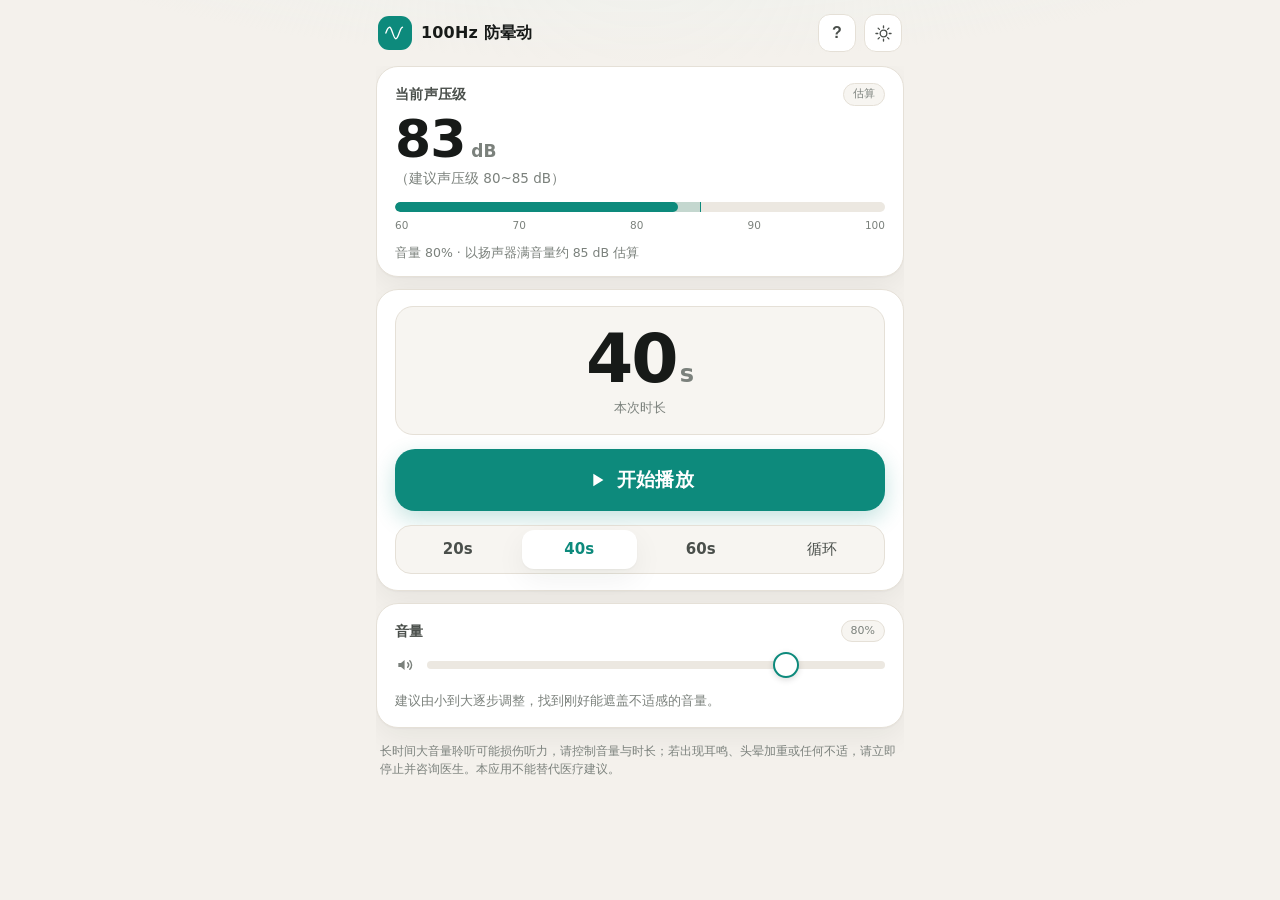
==== index.html @ f5dad7e0 "chore: 站点移至仓库根目录，补充 .nojekyll / .gitignore - 页面文件从 app/ 移到根目录，Pages 地址可用 https://boonewang.github.io" ====
<!doctype html>
<html lang="zh-CN" data-theme="auto">
<head>
<meta charset="utf-8" />
<title>100Hz 防晕动</title>
<meta name="viewport" content="width=device-width, initial-scale=1, viewport-fit=cover" />
<meta name="description" content="用 100 Hz 纯音缓解晕车、晕船与 3D 眩晕。离线可用，可添加到 iPhone 主屏幕。" />

<meta name="theme-color" content="#f4f1ec" media="(prefers-color-scheme: light)" />
<meta name="theme-color" content="#0e1211" media="(prefers-color-scheme: dark)" />
<meta name="apple-mobile-web-app-capable" content="yes" />
<meta name="mobile-web-app-capable" content="yes" />
<meta name="apple-mobile-web-app-title" content="100Hz" />
<meta name="apple-mobile-web-app-status-bar-style" content="default" />
<meta name="format-detection" content="telephone=no" />

<link rel="manifest" href="manifest.webmanifest" />
<link rel="icon" href="icons/icon-192.png" sizes="192x192" />
<link rel="apple-touch-icon" href="icons/icon-180.png" />
<link rel="stylesheet" href="styles.css" />
</head>
<body>
<div class="app">

  <header class="topbar">
    <div class="brand">
      <span class="brand-mark" aria-hidden="true">
        <svg viewBox="0 0 24 24" width="20" height="20"><path d="M1 12c1.6-4.6 3.1-6.9 4.6-6.9S8 8.6 9.2 12s2.3 6.9 3.8 6.9 2.4-2.3 4-6.9 2.6-6.9 4-6.9" fill="none" stroke="currentColor" stroke-width="1.6" stroke-linecap="round"/></svg>
      </span>
      <span class="brand-text">100Hz 防晕动</span>
    </div>
    <div class="topbar-actions">
      <button id="helpBtn" class="icon-btn" type="button" aria-label="使用说明">?</button>
      <button id="themeBtn" class="icon-btn" type="button" aria-label="切换深浅色">
        <svg class="ico-sun" viewBox="0 0 24 24" width="19" height="19" aria-hidden="true"><circle cx="12" cy="12" r="4.2" fill="none" stroke="currentColor" stroke-width="1.7"/><path d="M12 2.5v2.2M12 19.3v2.2M2.5 12h2.2M19.3 12h2.2M5.2 5.2l1.6 1.6M17.2 17.2l1.6 1.6M18.8 5.2l-1.6 1.6M6.8 17.2l-1.6 1.6" stroke="currentColor" stroke-width="1.7" stroke-linecap="round"/></svg>
        <svg class="ico-moon" viewBox="0 0 24 24" width="19" height="19" aria-hidden="true"><path d="M20 14.2A8.2 8.2 0 0 1 9.8 4a8.4 8.4 0 1 0 10.2 10.2Z" fill="none" stroke="currentColor" stroke-width="1.7" stroke-linejoin="round"/></svg>
      </button>
    </div>
  </header>

  <main class="content">

    <!-- 当前声压级 -->
    <section class="card level-card" aria-labelledby="levelTitle">
      <div class="card-head">
        <h2 id="levelTitle" class="card-title">当前声压级</h2>
        <span class="tag">估算</span>
      </div>
      <p class="level-value"><span id="splValue">82</span><span class="unit">dB</span></p>
      <p class="level-note">（建议声压级 80~85 dB）</p>

      <div class="meter" role="img" aria-label="声压级示意">
        <div class="meter-track">
          <span class="meter-band"></span>
          <span class="meter-fill" id="meterFill"></span>
        </div>
        <div class="meter-scale" aria-hidden="true">
          <span>60</span><span>70</span><span>80</span><span>90</span><span>100</span>
        </div>
      </div>
      <p class="hint" id="levelHint">音量 80% · 以扬声器满音量约 85 dB 估算</p>
    </section>

    <!-- 计时 / 播放 -->
    <section class="card play-card">
      <div class="timer" id="timer">
        <div class="timer-main">
          <span id="timeValue">40</span><span class="timer-unit" id="timeUnit">s</span>
        </div>
        <div class="timer-label" id="timeLabel">本次时长</div>
        <div class="timer-bar"><span id="timeBar"></span></div>
      </div>

      <button id="playBtn" class="play-btn" type="button" aria-live="polite">
        <svg class="ico-play" viewBox="0 0 24 24" width="22" height="22" aria-hidden="true"><path d="M8 5.2v13.6l11-6.8z" fill="currentColor"/></svg>
        <svg class="ico-pause" viewBox="0 0 24 24" width="22" height="22" aria-hidden="true"><rect x="7" y="5" width="3.6" height="14" rx="1.4" fill="currentColor"/><rect x="13.4" y="5" width="3.6" height="14" rx="1.4" fill="currentColor"/></svg>
        <span id="playLabel">开始播放</span>
      </button>

      <div class="presets" role="group" aria-label="播放时长">
        <button type="button" class="chip" data-sec="20">20s</button>
        <button type="button" class="chip is-active" data-sec="40">40s</button>
        <button type="button" class="chip" data-sec="60">60s</button>
        <button type="button" class="chip" data-sec="0">循环</button>
      </div>
    </section>

    <!-- 音量 -->
    <section class="card volume-card">
      <div class="card-head">
        <h2 class="card-title">音量</h2>
        <span class="tag" id="volTag">80%</span>
      </div>
      <div class="volume-row">
        <svg viewBox="0 0 24 24" width="20" height="20" aria-hidden="true"><path d="M4 9.5h3.2L11.5 6v12L7.2 14.5H4z" fill="currentColor"/><path d="M15.2 9.4a3.7 3.7 0 0 1 0 5.2M17.8 6.9a7.2 7.2 0 0 1 0 10.2" fill="none" stroke="currentColor" stroke-width="1.7" stroke-linecap="round"/></svg>
        <input id="volSlider" type="range" min="0" max="100" step="1" value="80" aria-label="音量" />
      </div>
      <p class="hint" id="volHint">建议由小到大逐步调整，找到刚好能遮盖不适感的音量。</p>
    </section>

    <p class="safety">
      长时间大音量聆听可能损伤听力，请控制音量与时长；若出现耳鸣、头晕加重或任何不适，请立即停止并咨询医生。本应用不能替代医疗建议。
    </p>
  </main>

  <!-- iOS 添加到主屏幕提示 -->
  <div class="a2hs" id="a2hs" hidden>
    <span>在 Safari 中点底部「分享」，选择「添加到主屏幕」，即可全屏离线使用。</span>
    <button type="button" id="a2hsClose" aria-label="关闭提示">✕</button>
  </div>

  <!-- 使用说明 -->
  <div class="sheet" id="sheet" hidden>
    <div class="sheet-backdrop" data-close></div>
    <div class="sheet-panel" role="dialog" aria-modal="true" aria-labelledby="sheetTitle">
      <h2 id="sheetTitle">使用说明</h2>
      <ol>
        <li>把手机放在身边（口袋里也可），让 100 Hz 纯音持续播放。</li>
        <li>音量由小到大调整，通常与耳边的环境声相当即可；<b>iPhone 请用侧边音量键</b>调整，App 内滑块用于记录你的音量并估算声压级。</li>
        <li>默认每次 40 秒，可切换 20 / 60 秒或循环播放；播放中屏幕会保持常亮。</li>
        <li>锁屏或切到别的 App 时音频会继续（可下拉控制中心暂停）。</li>
        <li>若听不到声音，请检查 iPhone 左侧的<b>静音拨片/静音开关</b>是否关闭。</li>
      </ol>
      <h3>关于 100 Hz</h3>
      <p>100 Hz 低频振动声被研究用于减轻晕动症（乘车、乘船、VR/3D 眩晕）。建议在出发前或不适初期就开始播放，并保持音量适中。</p>
      <p class="sheet-meta">音频：<span id="metaInfo">100 Hz 纯音 · 60 秒循环</span></p>
      <button type="button" class="play-btn ghost" data-close>知道了</button>
    </div>
  </div>

  <div class="toast" id="toast" role="status" aria-live="polite" hidden></div>
</div>

<audio id="tone" src="audio/100hz.mp3" loop preload="auto" playsinline></audio>
<script src="app.js"></script>
</body>
</html>
---- styles.css ----
/* 100Hz 防晕动 — UI */

:root {
  --bg: #f4f1ec;
  --bg-glow: #e9f3f0;
  --surface: #ffffff;
  --surface-2: #f7f5f1;
  --ink: #171a18;
  --ink-2: #4a4f4b;
  --muted: #7b817c;
  --line: #e5e0d7;
  --accent: #0d8a7c;
  --accent-ink: #ffffff;
  --accent-soft: rgba(13, 138, 124, 0.12);
  --band: rgba(13, 138, 124, 0.18);
  --track: #ece8e1;
  --shadow: 0 1px 2px rgba(23, 26, 24, 0.04), 0 10px 30px rgba(23, 26, 24, 0.06);
  --radius: 22px;
  --safe-top: env(safe-area-inset-top, 0px);
  --safe-bottom: env(safe-area-inset-bottom, 0px);
}

@media (prefers-color-scheme: dark) {
  :root:not([data-theme="light"]) {
    --bg: #0e1211;
    --bg-glow: #10201d;
    --surface: #171c1b;
    --surface-2: #131817;
    --ink: #ecf1ef;
    --ink-2: #c6cecb;
    --muted: #8d9793;
    --line: #252c2a;
    --accent: #33c8b3;
    --accent-ink: #06201c;
    --accent-soft: rgba(51, 200, 179, 0.14);
    --band: rgba(51, 200, 179, 0.2);
    --track: #232a28;
    --shadow: none;
  }
}

html[data-theme="dark"] {
  --bg: #0e1211;
  --bg-glow: #10201d;
  --surface: #171c1b;
  --surface-2: #131817;
  --ink: #ecf1ef;
  --ink-2: #c6cecb;
  --muted: #8d9793;
  --line: #252c2a;
  --accent: #33c8b3;
  --accent-ink: #06201c;
  --accent-soft: rgba(51, 200, 179, 0.14);
  --band: rgba(51, 200, 179, 0.2);
  --track: #232a28;
  --shadow: none;
}

* { box-sizing: border-box; }

[hidden] { display: none !important; }

html, body {
  height: 100%;
  margin: 0;
}

body {
  background: var(--bg);
  color: var(--ink);
  font: 16px/1.5 -apple-system, BlinkMacSystemFont, "SF Pro Text", "PingFang SC",
    "Hiragino Sans GB", "Microsoft YaHei", system-ui, sans-serif;
  -webkit-font-smoothing: antialiased;
  -webkit-tap-highlight-color: transparent;
  overflow: hidden;
  overscroll-behavior: none;
}

body::before {
  content: "";
  position: fixed;
  inset: -20% -20% auto -20%;
  height: 62vh;
  background: radial-gradient(60% 60% at 50% 0%, var(--bg-glow), transparent 72%);
  pointer-events: none;
  z-index: 0;
}

.app {
  position: relative;
  z-index: 1;
  height: 100dvh;
  display: flex;
  flex-direction: column;
  padding: calc(var(--safe-top) + 10px) 16px calc(var(--safe-bottom) + 8px);
  max-width: 560px;
  margin: 0 auto;
}

/* ---------- top bar ---------- */

.topbar {
  display: flex;
  align-items: center;
  justify-content: space-between;
  gap: 12px;
  padding: 4px 2px 14px;
  flex: 0 0 auto;
}

.brand { display: flex; align-items: center; gap: 9px; min-width: 0; }

.brand-mark {
  display: grid;
  place-items: center;
  width: 34px; height: 34px;
  border-radius: 11px;
  background: var(--accent);
  color: var(--accent-ink);
  flex: 0 0 auto;
}

.brand-text {
  font-size: 16px;
  font-weight: 650;
  letter-spacing: 0.01em;
  white-space: nowrap;
  overflow: hidden;
  text-overflow: ellipsis;
}

.topbar-actions { display: flex; gap: 8px; flex: 0 0 auto; }

.icon-btn {
  width: 38px; height: 38px;
  display: grid; place-items: center;
  border-radius: 12px;
  border: 1px solid var(--line);
  background: var(--surface);
  color: var(--ink-2);
  font-size: 16px;
  font-weight: 600;
  cursor: pointer;
  transition: transform 0.12s ease, background 0.2s ease;
}

.icon-btn:active { transform: scale(0.94); }

html[data-theme="dark"] .ico-sun { display: none; }
html[data-theme="light"] .ico-moon { display: none; }
@media (prefers-color-scheme: dark) {
  :root:not([data-theme="light"]) .ico-sun { display: none; }
  :root:not([data-theme="light"]) .ico-moon { display: block; }
}
@media (prefers-color-scheme: light) {
  :root:not([data-theme="dark"]) .ico-moon { display: none; }
}

/* ---------- content ---------- */

.content {
  flex: 1 1 auto;
  min-height: 0;
  overflow-y: auto;
  -webkit-overflow-scrolling: touch;
  display: flex;
  flex-direction: column;
  gap: 12px;
  padding-bottom: 6px;
  scrollbar-width: none;
}
.content::-webkit-scrollbar { display: none; }

.card {
  background: var(--surface);
  border: 1px solid var(--line);
  border-radius: var(--radius);
  box-shadow: var(--shadow);
  padding: 16px 18px;
}

.card-head {
  display: flex;
  align-items: center;
  justify-content: space-between;
  gap: 10px;
  margin-bottom: 6px;
}

.card-title {
  margin: 0;
  font-size: 14px;
  font-weight: 600;
  color: var(--ink-2);
  letter-spacing: 0.02em;
}

.tag {
  font-size: 11px;
  color: var(--muted);
  border: 1px solid var(--line);
  background: var(--surface-2);
  border-radius: 999px;
  padding: 2px 9px;
  white-space: nowrap;
}

/* ---------- level ---------- */

.level-card { padding-bottom: 14px; }

.level-value {
  margin: 2px 0 2px;
  font-size: 46px;
  font-weight: 620;
  letter-spacing: -0.02em;
  line-height: 1.05;
  font-variant-numeric: tabular-nums;
}

.level-value .unit {
  font-size: 17px;
  font-weight: 560;
  color: var(--muted);
  margin-left: 6px;
  letter-spacing: 0;
}

.level-note {
  margin: 0 0 14px;
  font-size: 13.5px;
  color: var(--muted);
}

.meter-track {
  position: relative;
  height: 10px;
  border-radius: 999px;
  background: var(--track);
  overflow: hidden;
}

.meter-band {
  position: absolute;
  top: 0; bottom: 0;
  left: 50%;
  width: 12.5%;
  background: var(--band);
  border-left: 1px solid var(--accent);
  border-right: 1px solid var(--accent);
}

.meter-fill {
  position: absolute;
  top: 0; bottom: 0; left: 0;
  width: 0%;
  border-radius: 999px;
  background: var(--accent);
  transition: width 0.45s cubic-bezier(0.22, 0.61, 0.36, 1);
}

.meter-scale {
  display: flex;
  justify-content: space-between;
  margin-top: 6px;
  font-size: 10.5px;
  color: var(--muted);
  font-variant-numeric: tabular-nums;
}

.hint {
  margin: 10px 0 0;
  font-size: 12.5px;
  color: var(--muted);
  line-height: 1.45;
}

/* ---------- timer ---------- */

.play-card { display: flex; flex-direction: column; gap: 14px; }

.timer {
  position: relative;
  border-radius: 18px;
  background: var(--surface-2);
  border: 1px solid var(--line);
  padding: 18px 16px 16px;
  text-align: center;
  overflow: hidden;
  transition: background 0.3s ease;
}

body.is-playing .timer { background: var(--accent-soft); }

.timer-main {
  display: flex;
  align-items: baseline;
  justify-content: center;
  gap: 3px;
  font-variant-numeric: tabular-nums;
  letter-spacing: -0.03em;
  font-size: 62px;
  font-weight: 620;
  line-height: 1;
  transition: color 0.3s ease;
}

body.is-playing .timer-main { color: var(--accent); }

.timer-main .timer-unit {
  font-size: 24px;
  font-weight: 560;
  color: var(--muted);
  letter-spacing: 0;
}

.timer-label {
  margin-top: 6px;
  font-size: 12.5px;
  color: var(--muted);
}

.timer-bar {
  position: absolute;
  left: 0; right: 0; bottom: 0;
  height: 4px;
  background: transparent;
}

.timer-bar span {
  display: block;
  height: 100%;
  width: 0%;
  background: var(--accent);
  transition: width 0.2s linear;
}

/* ---------- play button ---------- */

.play-btn {
  display: flex;
  align-items: center;
  justify-content: center;
  gap: 9px;
  width: 100%;
  min-height: 62px;
  padding: 0 18px;
  border: none;
  border-radius: 20px;
  background: var(--accent);
  color: var(--accent-ink);
  font-size: 19px;
  font-weight: 640;
  letter-spacing: 0.02em;
  font-family: inherit;
  cursor: pointer;
  box-shadow: 0 8px 22px rgba(13, 138, 124, 0.24);
  transition: transform 0.14s ease, box-shadow 0.2s ease, background 0.2s ease;
}

.play-btn:active { transform: scale(0.985); }

.play-btn .ico-pause { display: none; }
body.is-playing .play-btn .ico-play { display: none; }
body.is-playing .play-btn .ico-pause { display: block; }

.play-btn.ghost {
  background: transparent;
  color: var(--ink);
  border: 1px solid var(--line);
  box-shadow: none;
  min-height: 52px;
  font-size: 16px;
  margin-top: 6px;
}

/* ---------- presets ---------- */

.presets {
  display: grid;
  grid-template-columns: repeat(4, 1fr);
  gap: 6px;
  padding: 4px;
  border-radius: 16px;
  background: var(--surface-2);
  border: 1px solid var(--line);
}

.chip {
  border: none;
  background: transparent;
  color: var(--ink-2);
  font-family: inherit;
  font-size: 15px;
  font-weight: 560;
  padding: 10px 4px;
  border-radius: 12px;
  cursor: pointer;
  transition: background 0.18s ease, color 0.18s ease;
}

.chip.is-active {
  background: var(--surface);
  color: var(--accent);
  box-shadow: var(--shadow);
}

/* ---------- volume ---------- */

.volume-row { display: flex; align-items: center; gap: 12px; color: var(--muted); }

input[type="range"] {
  -webkit-appearance: none;
  appearance: none;
  flex: 1;
  height: 34px;
  background: transparent;
  margin: 0;
}

input[type="range"]::-webkit-slider-runnable-track {
  height: 8px;
  border-radius: 999px;
  background: var(--track);
}

input[type="range"]::-webkit-slider-thumb {
  -webkit-appearance: none;
  width: 26px; height: 26px;
  margin-top: -9px;
  border-radius: 50%;
  background: var(--surface);
  border: 2px solid var(--accent);
  box-shadow: 0 2px 6px rgba(0, 0, 0, 0.14);
}

input[type="range"]::-moz-range-track {
  height: 8px; border-radius: 999px; background: var(--track);
}
input[type="range"]::-moz-range-thumb {
  width: 22px; height: 22px; border-radius: 50%;
  background: var(--surface); border: 2px solid var(--accent);
}

/* ---------- misc ---------- */

.safety {
  margin: 2px 4px 4px;
  font-size: 12px;
  line-height: 1.55;
  color: var(--muted);
}

.a2hs {
  display: flex;
  align-items: center;
  gap: 10px;
  margin-top: 8px;
  padding: 11px 12px;
  border-radius: 16px;
  background: var(--accent-soft);
  border: 1px solid var(--line);
  font-size: 12.5px;
  color: var(--ink-2);
  flex: 0 0 auto;
}

.a2hs button {
  border: none; background: transparent; color: var(--muted);
  font-size: 15px; padding: 4px 6px; cursor: pointer;
}

.sheet { position: fixed; inset: 0; z-index: 20; display: flex; align-items: flex-end; }

.sheet-backdrop {
  position: absolute; inset: 0;
  background: rgba(10, 14, 13, 0.42);
  backdrop-filter: blur(3px);
}

.sheet-panel {
  position: relative;
  width: 100%;
  max-width: 560px;
  margin: 0 auto;
  background: var(--surface);
  border-radius: 26px 26px 0 0;
  padding: 22px 22px calc(var(--safe-bottom) + 20px);
  box-shadow: 0 -10px 40px rgba(0, 0, 0, 0.2);
  max-height: 84dvh;
  overflow-y: auto;
  animation: sheet-up 0.28s cubic-bezier(0.22, 0.61, 0.36, 1);
}

@keyframes sheet-up {
  from { transform: translateY(14%); }
  to { transform: translateY(0); }
}

.sheet-panel h2 { margin: 0 0 10px; font-size: 20px; }
.sheet-panel h3 { margin: 18px 0 6px; font-size: 15px; color: var(--ink-2); }
.sheet-panel p, .sheet-panel li { font-size: 14px; color: var(--ink-2); line-height: 1.65; }
.sheet-panel ol { margin: 0; padding-left: 20px; }
.sheet-meta { color: var(--muted) !important; font-size: 12.5px !important; }

.toast {
  position: fixed;
  left: 50%;
  bottom: calc(var(--safe-bottom) + 84px);
  transform: translateX(-50%);
  background: rgba(20, 24, 23, 0.92);
  color: #fff;
  font-size: 13.5px;
  padding: 10px 16px;
  border-radius: 999px;
  z-index: 30;
  max-width: 84vw;
  text-align: center;
  animation: toast-in 0.22s ease;
}

@keyframes toast-in {
  from { opacity: 0; transform: translate(-50%, 8px); }
  to { opacity: 1; transform: translate(-50%, 0); }
}

.no-audio { color: #c0522f; }

@media (prefers-reduced-motion: reduce) {
  * { animation-duration: 0.001ms !important; transition-duration: 0.001ms !important; }
}

@media (min-width: 480px) {
  .level-value { font-size: 52px; }
  .timer-main { font-size: 68px; }
}
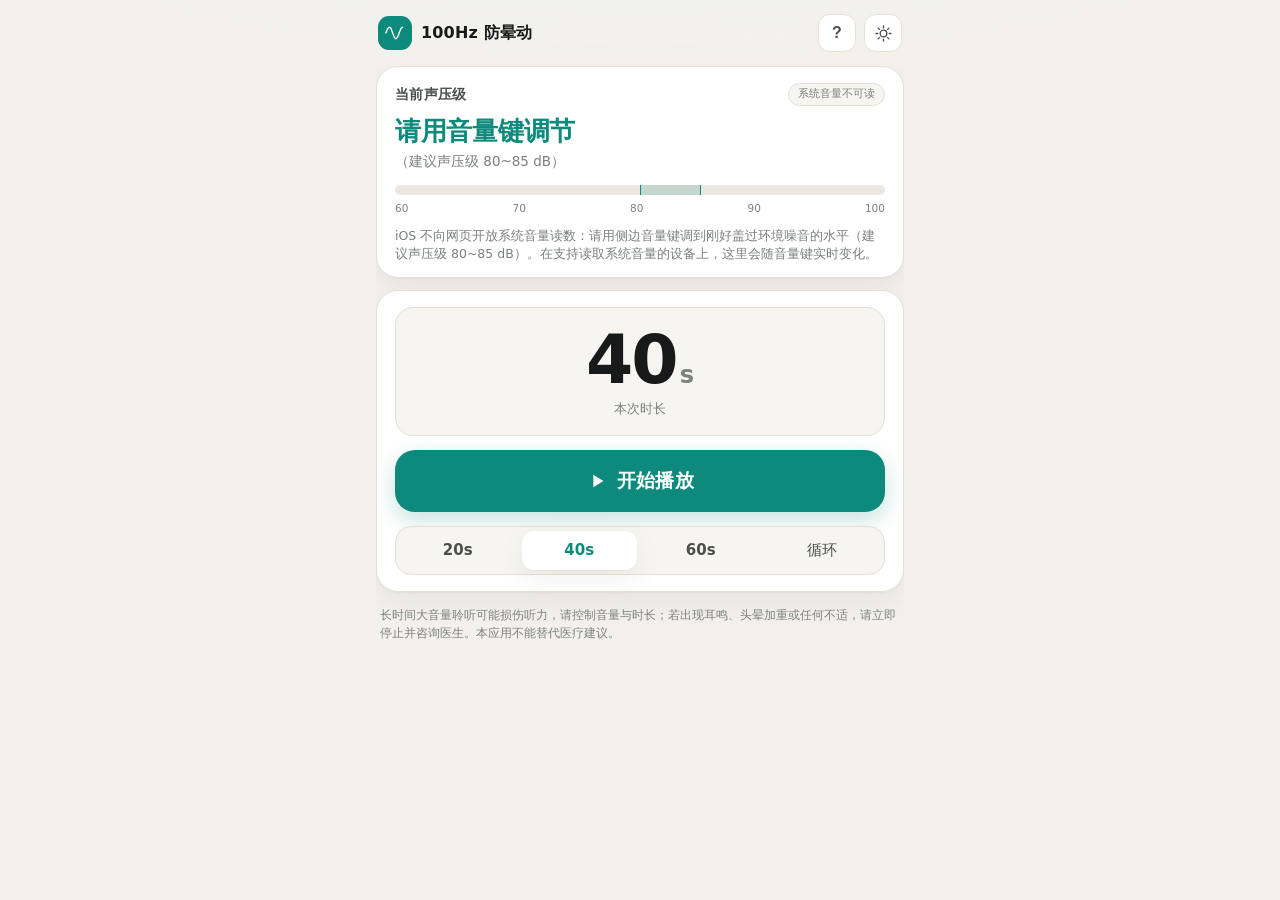
==== commit 032f0b5a: "fix: 消除 iPhone 起播爆音；去掉音量条，声压级改跟随系统音量 - 音频重制：0.45s 淡入 / 0.5s 淡出（100 Hz 纯音，60s，320kbps）   原文件开头有解码器 wa" ====
--- a/index.html
+++ b/index.html
@@ -44,9 +44,9 @@
     <section class="card level-card" aria-labelledby="levelTitle">
       <div class="card-head">
         <h2 id="levelTitle" class="card-title">当前声压级</h2>
-        <span class="tag">估算</span>
+        <span class="tag" id="levelTag">检测中</span>
       </div>
-      <p class="level-value"><span id="splValue">82</span><span class="unit">dB</span></p>
+      <p class="level-value" id="levelValue"><span id="splValue">--</span><span class="unit" id="splUnit"></span></p>
       <p class="level-note">（建议声压级 80~85 dB）</p>
 
       <div class="meter" role="img" aria-label="声压级示意">
@@ -58,7 +58,7 @@
           <span>60</span><span>70</span><span>80</span><span>90</span><span>100</span>
         </div>
       </div>
-      <p class="hint" id="levelHint">音量 80% · 以扬声器满音量约 85 dB 估算</p>
+      <p class="hint" id="levelHint">正在检测系统音量…</p>
     </section>
 
     <!-- 计时 / 播放 -->
@@ -85,19 +85,6 @@
       </div>
     </section>
 
-    <!-- 音量 -->
-    <section class="card volume-card">
-      <div class="card-head">
-        <h2 class="card-title">音量</h2>
-        <span class="tag" id="volTag">80%</span>
-      </div>
-      <div class="volume-row">
-        <svg viewBox="0 0 24 24" width="20" height="20" aria-hidden="true"><path d="M4 9.5h3.2L11.5 6v12L7.2 14.5H4z" fill="currentColor"/><path d="M15.2 9.4a3.7 3.7 0 0 1 0 5.2M17.8 6.9a7.2 7.2 0 0 1 0 10.2" fill="none" stroke="currentColor" stroke-width="1.7" stroke-linecap="round"/></svg>
-        <input id="volSlider" type="range" min="0" max="100" step="1" value="80" aria-label="音量" />
-      </div>
-      <p class="hint" id="volHint">建议由小到大逐步调整，找到刚好能遮盖不适感的音量。</p>
-    </section>
-
     <p class="safety">
       长时间大音量聆听可能损伤听力，请控制音量与时长；若出现耳鸣、头晕加重或任何不适，请立即停止并咨询医生。本应用不能替代医疗建议。
     </p>
@@ -116,10 +103,11 @@
       <h2 id="sheetTitle">使用说明</h2>
       <ol>
         <li>把手机放在身边（口袋里也可），让 100 Hz 纯音持续播放。</li>
-        <li>音量由小到大调整，通常与耳边的环境声相当即可；<b>iPhone 请用侧边音量键</b>调整，App 内滑块用于记录你的音量并估算声压级。</li>
+        <li>音量请用<b>手机侧边音量键</b>调整（App 内不设音量条），由小到大调到你刚好能清楚听到 100 Hz 纯音、并盖过环境噪音的程度。</li>
         <li>默认每次 40 秒，可切换 20 / 60 秒或循环播放；播放中屏幕会保持常亮。</li>
         <li>锁屏或切到别的 App 时音频会继续（可下拉控制中心暂停）。</li>
         <li>若听不到声音，请检查 iPhone 左侧的<b>静音拨片/静音开关</b>是否关闭。</li>
+        <li>顶部「当前声压级」会在系统允许网页读取音量时实时跟随音量键变化；iOS 通常不开放该读数，此时改为提示你用音量键调节。</li>
       </ol>
       <h3>关于 100 Hz</h3>
       <p>100 Hz 低频振动声被研究用于减轻晕动症（乘车、乘船、VR/3D 眩晕）。建议在出发前或不适初期就开始播放，并保持音量适中。</p>
@@ -132,6 +120,8 @@
 </div>
 
 <audio id="tone" src="audio/100hz.mp3" loop preload="auto" playsinline></audio>
+<video id="volProbe" src="audio/100hz.mp3" preload="none" playsinline aria-hidden="true"
+       style="position:fixed;width:1px;height:1px;opacity:0;pointer-events:none;left:-9999px"></video>
 <script src="app.js"></script>
 </body>
 </html>
--- a/styles.css
+++ b/styles.css
@@ -216,6 +216,15 @@
   letter-spacing: -0.02em;
   line-height: 1.05;
   font-variant-numeric: tabular-nums;
+  transition: color 0.2s ease;
+}
+
+.level-value.is-guidance {
+  font-size: 26px;
+  font-weight: 600;
+  letter-spacing: -0.01em;
+  color: var(--accent);
+  padding: 6px 0 4px;
 }
 
 .level-value .unit {
@@ -405,43 +414,6 @@
   box-shadow: var(--shadow);
 }
 
-/* ---------- volume ---------- */
-
-.volume-row { display: flex; align-items: center; gap: 12px; color: var(--muted); }
-
-input[type="range"] {
-  -webkit-appearance: none;
-  appearance: none;
-  flex: 1;
-  height: 34px;
-  background: transparent;
-  margin: 0;
-}
-
-input[type="range"]::-webkit-slider-runnable-track {
-  height: 8px;
-  border-radius: 999px;
-  background: var(--track);
-}
-
-input[type="range"]::-webkit-slider-thumb {
-  -webkit-appearance: none;
-  width: 26px; height: 26px;
-  margin-top: -9px;
-  border-radius: 50%;
-  background: var(--surface);
-  border: 2px solid var(--accent);
-  box-shadow: 0 2px 6px rgba(0, 0, 0, 0.14);
-}
-
-input[type="range"]::-moz-range-track {
-  height: 8px; border-radius: 999px; background: var(--track);
-}
-input[type="range"]::-moz-range-thumb {
-  width: 22px; height: 22px; border-radius: 50%;
-  background: var(--surface); border: 2px solid var(--accent);
-}
-
 /* ---------- misc ---------- */
 
 .safety {
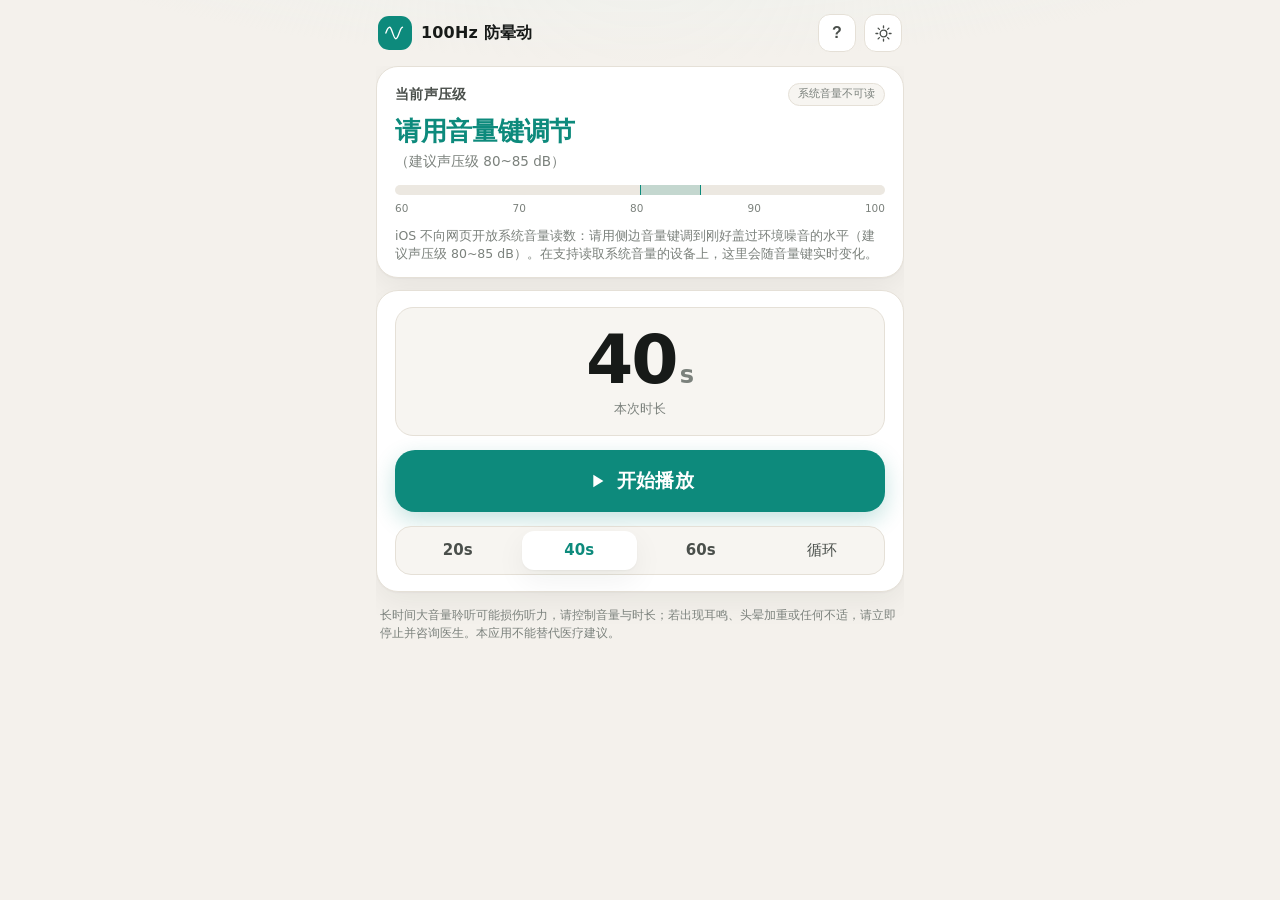
==== commit b6e27571: "docs: 使用说明里加上音量检测页入口" ====
--- a/index.html
+++ b/index.html
@@ -109,6 +109,7 @@
         <li>若听不到声音，请检查 iPhone 左侧的<b>静音拨片/静音开关</b>是否关闭。</li>
         <li>顶部「当前声压级」会在系统允许网页读取音量时实时跟随音量键变化；iOS 通常不开放该读数，此时改为提示你用音量键调节。</li>
       </ol>
+      <p class="sheet-meta">想确认自己的设备能否读取系统音量，可打开 <a href="diag.html">音量检测页</a>。</p>
       <h3>关于 100 Hz</h3>
       <p>100 Hz 低频振动声被研究用于减轻晕动症（乘车、乘船、VR/3D 眩晕）。建议在出发前或不适初期就开始播放，并保持音量适中。</p>
       <p class="sheet-meta">音频：<span id="metaInfo">100 Hz 纯音 · 60 秒循环</span></p>
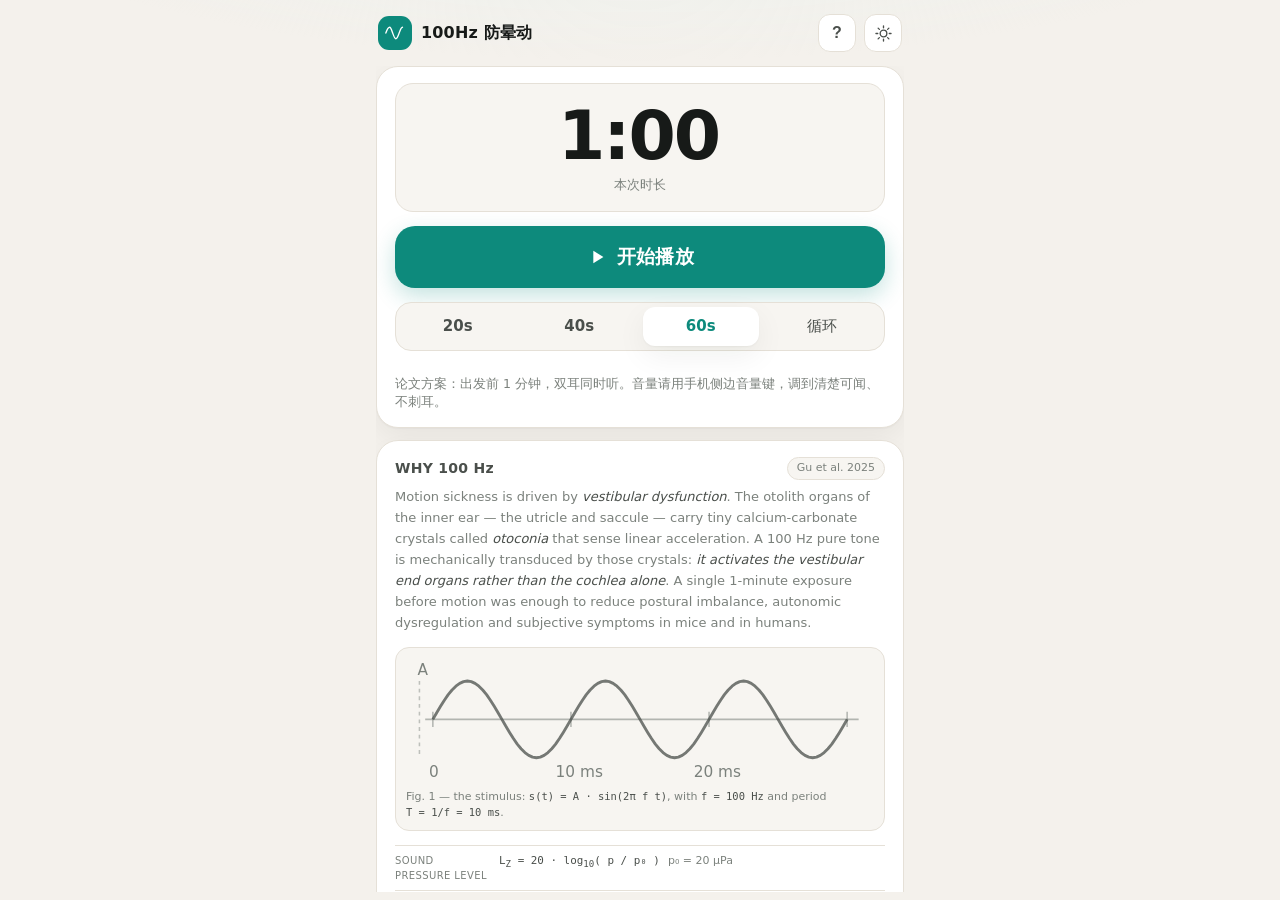
==== commit 81b85522: "feat: 去掉声压级显示，换成论文原理卡片；修复 iPhone 起播爆音 界面 - 移除「当前声压级」卡片与音量相关逻辑（iOS 不开放系统音量读数，数字无意义） - 新增 WHY 100 Hz 原" ====
--- a/index.html
+++ b/index.html
@@ -4,7 +4,7 @@
 <meta charset="utf-8" />
 <title>100Hz 防晕动</title>
 <meta name="viewport" content="width=device-width, initial-scale=1, viewport-fit=cover" />
-<meta name="description" content="用 100 Hz 纯音缓解晕车、晕船与 3D 眩晕。离线可用，可添加到 iPhone 主屏幕。" />
+<meta name="description" content="播放 100 Hz 纯音缓解晕车、晕船与 3D 眩晕。依据 Nagoya University 2025 年研究，离线可用，可添加到 iPhone 主屏幕。" />
 
 <meta name="theme-color" content="#f4f1ec" media="(prefers-color-scheme: light)" />
 <meta name="theme-color" content="#0e1211" media="(prefers-color-scheme: dark)" />
@@ -40,32 +40,11 @@
 
   <main class="content">
 
-    <!-- 当前声压级 -->
-    <section class="card level-card" aria-labelledby="levelTitle">
-      <div class="card-head">
-        <h2 id="levelTitle" class="card-title">当前声压级</h2>
-        <span class="tag" id="levelTag">检测中</span>
-      </div>
-      <p class="level-value" id="levelValue"><span id="splValue">--</span><span class="unit" id="splUnit"></span></p>
-      <p class="level-note">（建议声压级 80~85 dB）</p>
-
-      <div class="meter" role="img" aria-label="声压级示意">
-        <div class="meter-track">
-          <span class="meter-band"></span>
-          <span class="meter-fill" id="meterFill"></span>
-        </div>
-        <div class="meter-scale" aria-hidden="true">
-          <span>60</span><span>70</span><span>80</span><span>90</span><span>100</span>
-        </div>
-      </div>
-      <p class="hint" id="levelHint">正在检测系统音量…</p>
-    </section>
-
-    <!-- 计时 / 播放 -->
+    <!-- 播放 -->
     <section class="card play-card">
       <div class="timer" id="timer">
         <div class="timer-main">
-          <span id="timeValue">40</span><span class="timer-unit" id="timeUnit">s</span>
+          <span id="timeValue">60</span><span class="timer-unit" id="timeUnit"></span>
         </div>
         <div class="timer-label" id="timeLabel">本次时长</div>
         <div class="timer-bar"><span id="timeBar"></span></div>
@@ -79,10 +58,116 @@
 
       <div class="presets" role="group" aria-label="播放时长">
         <button type="button" class="chip" data-sec="20">20s</button>
-        <button type="button" class="chip is-active" data-sec="40">40s</button>
-        <button type="button" class="chip" data-sec="60">60s</button>
+        <button type="button" class="chip" data-sec="40">40s</button>
+        <button type="button" class="chip is-active" data-sec="60">60s</button>
         <button type="button" class="chip" data-sec="0">循环</button>
       </div>
+      <p class="hint" id="playHint">论文方案：出发前 1 分钟，双耳同时听。音量请用手机侧边音量键，调到清楚可闻、不刺耳。</p>
+    </section>
+
+    <!-- 原理（论文原文要点） -->
+    <section class="card note-card" aria-labelledby="noteTitle">
+      <div class="card-head">
+        <h2 id="noteTitle" class="card-title">WHY 100 Hz</h2>
+        <span class="tag">Gu et al. 2025</span>
+      </div>
+
+      <p class="note-p">
+        Motion sickness is driven by <em>vestibular dysfunction</em>. The otolith organs of the inner ear
+        — the utricle and saccule — carry tiny calcium-carbonate crystals called <em>otoconia</em> that
+        sense linear acceleration. A 100 Hz pure tone is mechanically transduced by those crystals:
+        <em>it activates the vestibular end organs rather than the cochlea alone</em>.
+        A single 1-minute exposure before motion was enough to reduce postural imbalance,
+        autonomic dysregulation and subjective symptoms in mice and in humans.
+      </p>
+
+      <figure class="fig">
+        <svg class="fig-svg" viewBox="0 0 244 64" role="img" aria-label="100 Hz sine wave, period 10 ms">
+          <line class="ax" x1="10" y1="32" x2="236" y2="32" />
+          <line class="tick" x1="14" y1="28" x2="14" y2="36" />
+          <line class="tick" x1="86" y1="28" x2="86" y2="36" />
+          <line class="tick" x1="158" y1="28" x2="158" y2="36" />
+          <line class="tick" x1="230" y1="28" x2="230" y2="36" />
+          <line class="amp" x1="7" y1="12" x2="7" y2="52" />
+          <path class="wave" d="M14,32 L16,28.5 L18,25.2 L20,22 L22,19.1 L24,16.7 L26,14.7 L28,13.2 L30,12.3 L32,12 L34,12.3 L36,13.2 L38,14.7 L40,16.7 L42,19.1 L44,22 L46,25.2 L48,28.5 L50,32 L52,35.5 L54,38.8 L56,42 L58,44.9 L60,47.3 L62,49.3 L64,50.8 L66,51.7 L68,52 L70,51.7 L72,50.8 L74,49.3 L76,47.3 L78,44.9 L80,42 L82,38.8 L84,35.5 L86,32 L88,28.5 L90,25.2 L92,22 L94,19.1 L96,16.7 L98,14.7 L100,13.2 L102,12.3 L104,12 L106,12.3 L108,13.2 L110,14.7 L112,16.7 L114,19.1 L116,22 L118,25.2 L120,28.5 L122,32 L124,35.5 L126,38.8 L128,42 L130,44.9 L132,47.3 L134,49.3 L136,50.8 L138,51.7 L140,52 L142,51.7 L144,50.8 L146,49.3 L148,47.3 L150,44.9 L152,42 L154,38.8 L156,35.5 L158,32 L160,28.5 L162,25.2 L164,22 L166,19.1 L168,16.7 L170,14.7 L172,13.2 L174,12.3 L176,12 L178,12.3 L180,13.2 L182,14.7 L184,16.7 L186,19.1 L188,22 L190,25.2 L192,28.5 L194,32 L196,35.5 L198,38.8 L200,42 L202,44.9 L204,47.3 L206,49.3 L208,50.8 L210,51.7 L212,52 L214,51.7 L216,50.8 L218,49.3 L220,47.3 L222,44.9 L224,42 L226,38.8 L228,35.5 L230,32" />
+          <text class="fig-t" x="12" y="62">0</text>
+          <text class="fig-t" x="78" y="62">10 ms</text>
+          <text class="fig-t" x="150" y="62">20 ms</text>
+          <text class="fig-t" x="6" y="9">A</text>
+        </svg>
+        <figcaption class="figcap">Fig. 1 — the stimulus: <span class="eqi">s(t) = A · sin(2π f t)</span>, with <span class="eqi">f = 100 Hz</span> and period <span class="eqi">T = 1/f = 10 ms</span>.</figcaption>
+      </figure>
+
+      <div class="eqs">
+        <div class="eqrow">
+          <span class="eqlab">sound pressure level</span>
+          <span class="eqi">L<sub>Z</sub> = 20 · log<sub>10</sub>( p / p₀ )</span>
+          <span class="eqnote">p₀ = 20 µPa</span>
+        </div>
+        <div class="eqrow">
+          <span class="eqlab">A-weighting at 100 Hz</span>
+          <span class="eqi">L<sub>A</sub> = L<sub>Z</sub> − 19.1 dB</span>
+          <span class="eqnote">⇒ 80–85 dB(Z) = 60.9–65.9 dB(A)</span>
+        </div>
+      </div>
+
+      <figure class="fig">
+        <svg class="fig-svg" viewBox="0 0 320 112" role="img" aria-label="proposed mechanism diagram">
+          <g class="box">
+            <rect x="4" y="6" width="88" height="36" rx="9" />
+            <text class="fig-b" x="48" y="22">100 Hz tone</text>
+            <text class="fig-s" x="48" y="35">80–85 dB(Z) · 1 min</text>
+          </g>
+          <path class="arw" d="M96 24 H112" />
+          <path class="arwh" d="M112 24 l-6 -3.2 v6.4 z" />
+          <g class="box">
+            <rect x="114" y="6" width="94" height="36" rx="9" />
+            <text class="fig-b" x="161" y="22">Otoconia</text>
+            <text class="fig-s" x="161" y="35">utricle · saccule</text>
+          </g>
+          <path class="arw" d="M212 24 H228" />
+          <path class="arwh" d="M228 24 l-6 -3.2 v6.4 z" />
+          <g class="box">
+            <rect x="230" y="6" width="86" height="36" rx="9" />
+            <text class="fig-b" x="273" y="22">Vestibular</text>
+            <text class="fig-s" x="273" y="35">activation</text>
+          </g>
+
+          <path class="arw" d="M273 42 V56" />
+          <path class="arw" d="M56 56 H273" />
+          <path class="arw" d="M56 56 V68" />
+          <path class="arwh" d="M56 68 l-3.2 -6 h6.4 z" />
+          <path class="arw" d="M160 56 V68" />
+          <path class="arwh" d="M160 68 l-3.2 -6 h6.4 z" />
+          <path class="arw" d="M264 56 V68" />
+          <path class="arwh" d="M264 68 l-3.2 -6 h6.4 z" />
+
+          <g class="box">
+            <rect x="4" y="70" width="104" height="36" rx="9" />
+            <text class="fig-s" x="56" y="86">↓ postural sway</text>
+            <text class="fig-s" x="56" y="99">envelope area</text>
+          </g>
+          <g class="box">
+            <rect x="112" y="70" width="96" height="36" rx="9" />
+            <text class="fig-s" x="160" y="86">↓ LF/HF ratio</text>
+            <text class="fig-s" x="160" y="99">sympathetic tone</text>
+          </g>
+          <g class="box">
+            <rect x="212" y="70" width="104" height="36" rx="9" />
+            <text class="fig-s" x="264" y="86">↓ MSAQ score</text>
+            <text class="fig-s" x="264" y="99">subjective symptoms</text>
+          </g>
+        </svg>
+        <figcaption class="figcap">Fig. 2 — working model: acoustic energy is picked up by the otoconia and activates the otolith organs before motion, which blunts the imbalance and the autonomic response that follow.</figcaption>
+      </figure>
+
+      <p class="note-p tight">
+        <span class="k">Protocol</span> bilateral (both ears), 1 minute, before the ride. In mice the effect
+        of a 5-minute exposure persisted for ≥ 120 min. Unilateral exposure and 250 Hz did <em>not</em> work.
+      </p>
+      <p class="cite">Gu Y, Ohgami N, He T, Kagawa T, Kurniasari F, Tong K, Li X, Tazaki A, Takeda K, Mouri M, Kato M.
+        <i>Just 1-min exposure to a pure tone at 100 Hz with daily exposable sound pressure levels may improve motion sickness.</i>
+        Environ Health Prev Med. 2025;30. doi:10.1265/ehpm.24-00247</p>
     </section>
 
     <p class="safety">
@@ -103,16 +188,12 @@
       <h2 id="sheetTitle">使用说明</h2>
       <ol>
         <li>把手机放在身边（口袋里也可），让 100 Hz 纯音持续播放。</li>
-        <li>音量请用<b>手机侧边音量键</b>调整（App 内不设音量条），由小到大调到你刚好能清楚听到 100 Hz 纯音、并盖过环境噪音的程度。</li>
-        <li>默认每次 40 秒，可切换 20 / 60 秒或循环播放；播放中屏幕会保持常亮。</li>
-        <li>锁屏或切到别的 App 时音频会继续（可下拉控制中心暂停）。</li>
+        <li>音量请用<b>手机侧边音量键</b>调整（App 内不设音量条），由小到大调到清楚可闻、不刺耳；对照论文，大约是耳旁 <b>80~85 dB(Z)</b>，也就是 60.9~65.9 dB(A)。</li>
+        <li>论文方案是<b>出发前 1 分钟</b>、双耳同时听；默认时长已设为 60 秒，也可切 20/40 秒或循环。</li>
+        <li>播放中屏幕会保持常亮；锁屏或切到别的 App 音频会继续（可下拉控制中心暂停）。</li>
         <li>若听不到声音，请检查 iPhone 左侧的<b>静音拨片/静音开关</b>是否关闭。</li>
-        <li>顶部「当前声压级」会在系统允许网页读取音量时实时跟随音量键变化；iOS 通常不开放该读数，此时改为提示你用音量键调节。</li>
       </ol>
-      <p class="sheet-meta">想确认自己的设备能否读取系统音量，可打开 <a href="diag.html">音量检测页</a>。</p>
-      <h3>关于 100 Hz</h3>
-      <p>100 Hz 低频振动声被研究用于减轻晕动症（乘车、乘船、VR/3D 眩晕）。建议在出发前或不适初期就开始播放，并保持音量适中。</p>
-      <p class="sheet-meta">音频：<span id="metaInfo">100 Hz 纯音 · 60 秒循环</span></p>
+      <p class="sheet-meta">音频：100 Hz 纯音 · 60 秒 · 起播 0.3 秒静音 + 0.7 秒淡入，避免爆音 · 版本 v4</p>
       <button type="button" class="play-btn ghost" data-close>知道了</button>
     </div>
   </div>
@@ -121,8 +202,6 @@
 </div>
 
 <audio id="tone" src="audio/100hz.mp3" loop preload="auto" playsinline></audio>
-<video id="volProbe" src="audio/100hz.mp3" preload="none" playsinline aria-hidden="true"
-       style="position:fixed;width:1px;height:1px;opacity:0;pointer-events:none;left:-9999px"></video>
 <script src="app.js"></script>
 </body>
 </html>
--- a/styles.css
+++ b/styles.css
@@ -205,83 +205,118 @@
   white-space: nowrap;
 }
 
-/* ---------- level ---------- */
-
-.level-card { padding-bottom: 14px; }
-
-.level-value {
-  margin: 2px 0 2px;
-  font-size: 46px;
-  font-weight: 620;
-  letter-spacing: -0.02em;
-  line-height: 1.05;
-  font-variant-numeric: tabular-nums;
-  transition: color 0.2s ease;
-}
-
-.level-value.is-guidance {
-  font-size: 26px;
-  font-weight: 600;
-  letter-spacing: -0.01em;
-  color: var(--accent);
-  padding: 6px 0 4px;
-}
-
-.level-value .unit {
-  font-size: 17px;
-  font-weight: 560;
-  color: var(--muted);
-  margin-left: 6px;
-  letter-spacing: 0;
-}
-
-.level-note {
-  margin: 0 0 14px;
-  font-size: 13.5px;
-  color: var(--muted);
-}
-
-.meter-track {
-  position: relative;
-  height: 10px;
-  border-radius: 999px;
-  background: var(--track);
-  overflow: hidden;
-}
-
-.meter-band {
-  position: absolute;
-  top: 0; bottom: 0;
-  left: 50%;
-  width: 12.5%;
-  background: var(--band);
-  border-left: 1px solid var(--accent);
-  border-right: 1px solid var(--accent);
-}
-
-.meter-fill {
-  position: absolute;
-  top: 0; bottom: 0; left: 0;
-  width: 0%;
-  border-radius: 999px;
-  background: var(--accent);
-  transition: width 0.45s cubic-bezier(0.22, 0.61, 0.36, 1);
-}
-
-.meter-scale {
-  display: flex;
-  justify-content: space-between;
-  margin-top: 6px;
-  font-size: 10.5px;
-  color: var(--muted);
-  font-variant-numeric: tabular-nums;
-}
-
 .hint {
   margin: 10px 0 0;
   font-size: 12.5px;
   color: var(--muted);
   line-height: 1.45;
+}
+
+/* ---------- 论文原理卡片 ---------- */
+
+.note-card {
+  background: var(--surface);
+  color: var(--muted);
+}
+
+.note-p {
+  margin: 2px 0 14px;
+  font-size: 13px;
+  line-height: 1.62;
+  color: var(--muted);
+}
+
+.note-p em { font-style: italic; color: var(--ink-2); }
+
+.note-p.tight { margin-bottom: 10px; }
+
+.note-p .k {
+  display: inline-block;
+  font-size: 10.5px;
+  letter-spacing: 0.08em;
+  text-transform: uppercase;
+  color: var(--ink-2);
+  border-bottom: 1px solid var(--line);
+  margin-right: 6px;
+}
+
+.fig {
+  margin: 0 0 14px;
+  padding: 10px 10px 8px;
+  border: 1px solid var(--line);
+  border-radius: 14px;
+  background: var(--surface-2);
+}
+
+.fig-svg { display: block; width: 100%; height: auto; color: var(--muted); }
+
+.fig .ax  { stroke: currentColor; stroke-width: 0.8; opacity: 0.55; }
+.fig .tick { stroke: currentColor; stroke-width: 0.8; opacity: 0.55; }
+.fig .amp { stroke: currentColor; stroke-width: 0.8; opacity: 0.45; stroke-dasharray: 2 2; }
+.fig .wave { fill: none; stroke: var(--ink-2); stroke-width: 1.5; stroke-linejoin: round; opacity: 0.75; }
+.fig .arw { stroke: currentColor; stroke-width: 1; fill: none; opacity: 0.6; }
+.fig .arwh { fill: currentColor; opacity: 0.6; }
+
+.fig .box rect {
+  fill: var(--surface);
+  stroke: var(--line);
+  stroke-width: 1;
+}
+
+.fig .box text { text-anchor: middle; }
+.fig .fig-b { font-size: 10px; font-weight: 600; fill: var(--ink-2); }
+.fig .fig-s { font-size: 8.5px; fill: var(--muted); }
+.fig .fig-t { font-size: 8px; fill: var(--muted); }
+
+.figcap {
+  margin-top: 8px;
+  font-size: 11px;
+  line-height: 1.5;
+  color: var(--muted);
+}
+
+.eqi {
+  font-family: ui-monospace, "SF Mono", SFMono-Regular, Menlo, monospace;
+  font-size: 0.95em;
+  color: var(--ink-2);
+  white-space: nowrap;
+}
+
+.eqs {
+  margin: 0 0 14px;
+  border-top: 1px solid var(--line);
+  border-bottom: 1px solid var(--line);
+}
+
+.eqrow {
+  display: flex;
+  align-items: baseline;
+  gap: 8px;
+  padding: 7px 0;
+  font-size: 11.5px;
+  border-bottom: 1px solid var(--line);
+}
+
+.eqrow:last-child { border-bottom: none; }
+
+.eqlab {
+  flex: 0 0 96px;
+  font-size: 10px;
+  letter-spacing: 0.04em;
+  text-transform: uppercase;
+  color: var(--muted);
+}
+
+.eqnote { color: var(--muted); font-size: 11px; }
+
+.cite {
+  margin: 8px 0 0;
+  font-size: 10.5px;
+  line-height: 1.55;
+  color: var(--muted);
+  opacity: 0.85;
+  border-left: 2px solid var(--line);
+  padding-left: 8px;
 }
 
 /* ---------- timer ---------- */
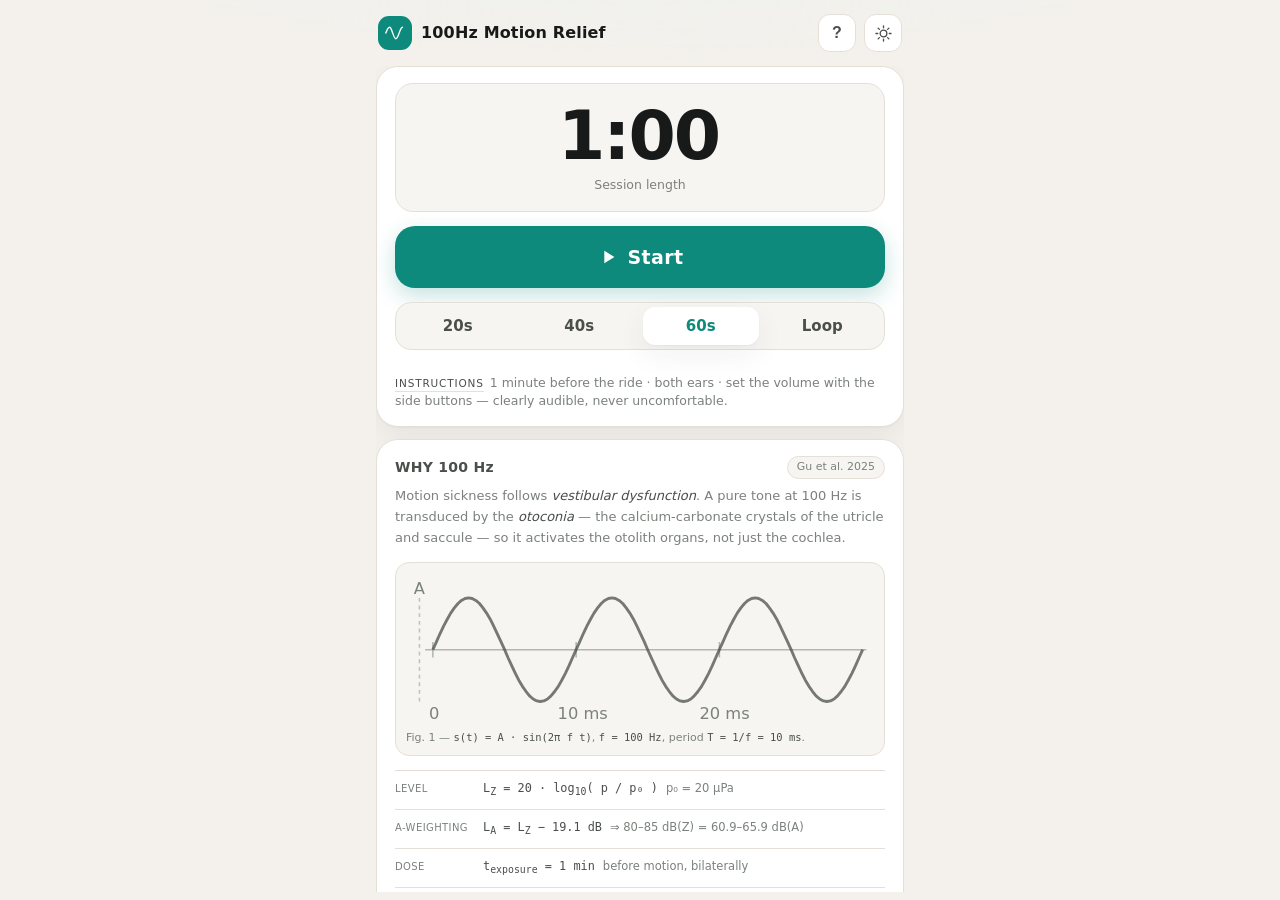
==== commit 5a4dc78e: "feat(i18n): 全部界面改为英文；说明改称 Instructions；压缩 Why 100 Hz 文案 - index.html / app.js / manifest / diag.html" ====
--- a/index.html
+++ b/index.html
@@ -1,10 +1,10 @@
 <!doctype html>
-<html lang="zh-CN" data-theme="auto">
+<html lang="en" data-theme="auto">
 <head>
 <meta charset="utf-8" />
-<title>100Hz 防晕动</title>
+<title>100Hz Motion Relief</title>
 <meta name="viewport" content="width=device-width, initial-scale=1, viewport-fit=cover" />
-<meta name="description" content="播放 100 Hz 纯音缓解晕车、晕船与 3D 眩晕。依据 Nagoya University 2025 年研究，离线可用，可添加到 iPhone 主屏幕。" />
+<meta name="description" content="A 100 Hz pure tone to ease motion sickness — based on Gu et al., Environ Health Prev Med 2025. Works offline and installs to the iPhone home screen." />
 
 <meta name="theme-color" content="#f4f1ec" media="(prefers-color-scheme: light)" />
 <meta name="theme-color" content="#0e1211" media="(prefers-color-scheme: dark)" />
@@ -27,11 +27,11 @@
       <span class="brand-mark" aria-hidden="true">
         <svg viewBox="0 0 24 24" width="20" height="20"><path d="M1 12c1.6-4.6 3.1-6.9 4.6-6.9S8 8.6 9.2 12s2.3 6.9 3.8 6.9 2.4-2.3 4-6.9 2.6-6.9 4-6.9" fill="none" stroke="currentColor" stroke-width="1.6" stroke-linecap="round"/></svg>
       </span>
-      <span class="brand-text">100Hz 防晕动</span>
+      <span class="brand-text">100Hz Motion Relief</span>
     </div>
     <div class="topbar-actions">
-      <button id="helpBtn" class="icon-btn" type="button" aria-label="使用说明">?</button>
-      <button id="themeBtn" class="icon-btn" type="button" aria-label="切换深浅色">
+      <button id="helpBtn" class="icon-btn" type="button" aria-label="Instructions">?</button>
+      <button id="themeBtn" class="icon-btn" type="button" aria-label="Toggle light and dark theme">
         <svg class="ico-sun" viewBox="0 0 24 24" width="19" height="19" aria-hidden="true"><circle cx="12" cy="12" r="4.2" fill="none" stroke="currentColor" stroke-width="1.7"/><path d="M12 2.5v2.2M12 19.3v2.2M2.5 12h2.2M19.3 12h2.2M5.2 5.2l1.6 1.6M17.2 17.2l1.6 1.6M18.8 5.2l-1.6 1.6M6.8 17.2l-1.6 1.6" stroke="currentColor" stroke-width="1.7" stroke-linecap="round"/></svg>
         <svg class="ico-moon" viewBox="0 0 24 24" width="19" height="19" aria-hidden="true"><path d="M20 14.2A8.2 8.2 0 0 1 9.8 4a8.4 8.4 0 1 0 10.2 10.2Z" fill="none" stroke="currentColor" stroke-width="1.7" stroke-linejoin="round"/></svg>
       </button>
@@ -40,32 +40,33 @@
 
   <main class="content">
 
-    <!-- 播放 -->
+    <!-- player -->
     <section class="card play-card">
       <div class="timer" id="timer">
         <div class="timer-main">
-          <span id="timeValue">60</span><span class="timer-unit" id="timeUnit"></span>
-        </div>
-        <div class="timer-label" id="timeLabel">本次时长</div>
+          <span id="timeValue">1:00</span><span class="timer-unit" id="timeUnit"></span>
+        </div>
+        <div class="timer-label" id="timeLabel">Session length</div>
         <div class="timer-bar"><span id="timeBar"></span></div>
       </div>
 
       <button id="playBtn" class="play-btn" type="button" aria-live="polite">
         <svg class="ico-play" viewBox="0 0 24 24" width="22" height="22" aria-hidden="true"><path d="M8 5.2v13.6l11-6.8z" fill="currentColor"/></svg>
         <svg class="ico-pause" viewBox="0 0 24 24" width="22" height="22" aria-hidden="true"><rect x="7" y="5" width="3.6" height="14" rx="1.4" fill="currentColor"/><rect x="13.4" y="5" width="3.6" height="14" rx="1.4" fill="currentColor"/></svg>
-        <span id="playLabel">开始播放</span>
+        <span id="playLabel">Start</span>
       </button>
 
-      <div class="presets" role="group" aria-label="播放时长">
+      <div class="presets" role="group" aria-label="Session length">
         <button type="button" class="chip" data-sec="20">20s</button>
         <button type="button" class="chip" data-sec="40">40s</button>
         <button type="button" class="chip is-active" data-sec="60">60s</button>
-        <button type="button" class="chip" data-sec="0">循环</button>
-      </div>
-      <p class="hint" id="playHint">论文方案：出发前 1 分钟，双耳同时听。音量请用手机侧边音量键，调到清楚可闻、不刺耳。</p>
+        <button type="button" class="chip" data-sec="0">Loop</button>
+      </div>
+
+      <p class="hint"><span class="k">Instructions</span>1 minute before the ride · both ears · set the volume with the side buttons — clearly audible, never uncomfortable.</p>
     </section>
 
-    <!-- 原理（论文原文要点） -->
+    <!-- why this works -->
     <section class="card note-card" aria-labelledby="noteTitle">
       <div class="card-head">
         <h2 id="noteTitle" class="card-title">WHY 100 Hz</h2>
@@ -73,42 +74,43 @@
       </div>
 
       <p class="note-p">
-        Motion sickness is driven by <em>vestibular dysfunction</em>. The otolith organs of the inner ear
-        — the utricle and saccule — carry tiny calcium-carbonate crystals called <em>otoconia</em> that
-        sense linear acceleration. A 100 Hz pure tone is mechanically transduced by those crystals:
-        <em>it activates the vestibular end organs rather than the cochlea alone</em>.
-        A single 1-minute exposure before motion was enough to reduce postural imbalance,
-        autonomic dysregulation and subjective symptoms in mice and in humans.
+        Motion sickness follows <em>vestibular dysfunction</em>. A pure tone at 100 Hz is transduced by the
+        <em>otoconia</em> — the calcium-carbonate crystals of the utricle and saccule — so it activates the
+        otolith organs, not just the cochlea.
       </p>
 
       <figure class="fig">
-        <svg class="fig-svg" viewBox="0 0 244 64" role="img" aria-label="100 Hz sine wave, period 10 ms">
-          <line class="ax" x1="10" y1="32" x2="236" y2="32" />
-          <line class="tick" x1="14" y1="28" x2="14" y2="36" />
-          <line class="tick" x1="86" y1="28" x2="86" y2="36" />
-          <line class="tick" x1="158" y1="28" x2="158" y2="36" />
-          <line class="tick" x1="230" y1="28" x2="230" y2="36" />
-          <line class="amp" x1="7" y1="12" x2="7" y2="52" />
-          <path class="wave" d="M14,32 L16,28.5 L18,25.2 L20,22 L22,19.1 L24,16.7 L26,14.7 L28,13.2 L30,12.3 L32,12 L34,12.3 L36,13.2 L38,14.7 L40,16.7 L42,19.1 L44,22 L46,25.2 L48,28.5 L50,32 L52,35.5 L54,38.8 L56,42 L58,44.9 L60,47.3 L62,49.3 L64,50.8 L66,51.7 L68,52 L70,51.7 L72,50.8 L74,49.3 L76,47.3 L78,44.9 L80,42 L82,38.8 L84,35.5 L86,32 L88,28.5 L90,25.2 L92,22 L94,19.1 L96,16.7 L98,14.7 L100,13.2 L102,12.3 L104,12 L106,12.3 L108,13.2 L110,14.7 L112,16.7 L114,19.1 L116,22 L118,25.2 L120,28.5 L122,32 L124,35.5 L126,38.8 L128,42 L130,44.9 L132,47.3 L134,49.3 L136,50.8 L138,51.7 L140,52 L142,51.7 L144,50.8 L146,49.3 L148,47.3 L150,44.9 L152,42 L154,38.8 L156,35.5 L158,32 L160,28.5 L162,25.2 L164,22 L166,19.1 L168,16.7 L170,14.7 L172,13.2 L174,12.3 L176,12 L178,12.3 L180,13.2 L182,14.7 L184,16.7 L186,19.1 L188,22 L190,25.2 L192,28.5 L194,32 L196,35.5 L198,38.8 L200,42 L202,44.9 L204,47.3 L206,49.3 L208,50.8 L210,51.7 L212,52 L214,51.7 L216,50.8 L218,49.3 L220,47.3 L222,44.9 L224,42 L226,38.8 L228,35.5 L230,32" />
-          <text class="fig-t" x="12" y="62">0</text>
-          <text class="fig-t" x="78" y="62">10 ms</text>
-          <text class="fig-t" x="150" y="62">20 ms</text>
-          <text class="fig-t" x="6" y="9">A</text>
+        <svg class="fig-svg" viewBox="0 0 244 78" role="img" aria-label="100 Hz sine wave, period 10 ms">
+          <line class="ax" x1="10" y1="40" x2="240" y2="40" />
+          <line class="tick" x1="14" y1="36" x2="14" y2="44" />
+          <line class="tick" x1="88.7" y1="36" x2="88.7" y2="44" />
+          <line class="tick" x1="163.4" y1="36" x2="163.4" y2="44" />
+          <line class="amp" x1="7" y1="13" x2="7" y2="67" />
+          <path class="wave" d="M14.0,40.0 L15.9,35.8 L17.7,31.7 L19.6,27.7 L21.5,24.1 L23.3,20.9 L25.2,18.2 L27.1,15.9 L28.9,14.3 L30.8,13.3 L32.7,13.0 L34.5,13.3 L36.4,14.3 L38.3,15.9 L40.1,18.2 L42.0,20.9 L43.9,24.1 L45.7,27.7 L47.6,31.7 L49.5,35.8 L51.4,40.0 L53.2,44.2 L55.1,48.3 L57.0,52.3 L58.8,55.9 L60.7,59.1 L62.6,61.8 L64.4,64.1 L66.3,65.7 L68.2,66.7 L70.0,67.0 L71.9,66.7 L73.8,65.7 L75.6,64.1 L77.5,61.8 L79.4,59.1 L81.2,55.9 L83.1,52.3 L85.0,48.3 L86.8,44.2 L88.7,40.0 L90.6,35.8 L92.4,31.7 L94.3,27.7 L96.2,24.1 L98.0,20.9 L99.9,18.2 L101.8,15.9 L103.6,14.3 L105.5,13.3 L107.4,13.0 L109.2,13.3 L111.1,14.3 L113.0,15.9 L114.8,18.2 L116.7,20.9 L118.6,24.1 L120.4,27.7 L122.3,31.7 L124.2,35.8 L126.0,40.0 L127.9,44.2 L129.8,48.3 L131.7,52.3 L133.5,55.9 L135.4,59.1 L137.3,61.8 L139.1,64.1 L141.0,65.7 L142.9,66.7 L144.7,67.0 L146.6,66.7 L148.5,65.7 L150.3,64.1 L152.2,61.8 L154.1,59.1 L155.9,55.9 L157.8,52.3 L159.7,48.3 L161.5,44.2 L163.4,40.0 L165.3,35.8 L167.1,31.7 L169.0,27.7 L170.9,24.1 L172.7,20.9 L174.6,18.2 L176.5,15.9 L178.3,14.3 L180.2,13.3 L182.1,13.0 L183.9,13.3 L185.8,14.3 L187.7,15.9 L189.5,18.2 L191.4,20.9 L193.3,24.1 L195.1,27.7 L197.0,31.7 L198.9,35.8 L200.8,40.0 L202.6,44.2 L204.5,48.3 L206.4,52.3 L208.2,55.9 L210.1,59.1 L212.0,61.8 L213.8,64.1 L215.7,65.7 L217.6,66.7 L219.4,67.0 L221.3,66.7 L223.2,65.7 L225.0,64.1 L226.9,61.8 L228.8,59.1 L230.6,55.9 L232.5,52.3 L234.4,48.3 L236.2,44.2 L238.1,40.0" />
+          <text class="fig-t" x="12" y="76">0</text>
+          <text class="fig-t" x="79" y="76">10 ms</text>
+          <text class="fig-t" x="153" y="76">20 ms</text>
+          <text class="fig-t" x="4" y="11">A</text>
         </svg>
-        <figcaption class="figcap">Fig. 1 — the stimulus: <span class="eqi">s(t) = A · sin(2π f t)</span>, with <span class="eqi">f = 100 Hz</span> and period <span class="eqi">T = 1/f = 10 ms</span>.</figcaption>
+        <figcaption class="figcap">Fig. 1 — <span class="eqi">s(t) = A · sin(2π f t)</span>, <span class="eqi">f = 100 Hz</span>, period <span class="eqi">T = 1/f = 10 ms</span>.</figcaption>
       </figure>
 
       <div class="eqs">
         <div class="eqrow">
-          <span class="eqlab">sound pressure level</span>
+          <span class="eqlab">level</span>
           <span class="eqi">L<sub>Z</sub> = 20 · log<sub>10</sub>( p / p₀ )</span>
           <span class="eqnote">p₀ = 20 µPa</span>
         </div>
         <div class="eqrow">
-          <span class="eqlab">A-weighting at 100 Hz</span>
+          <span class="eqlab">A-weighting</span>
           <span class="eqi">L<sub>A</sub> = L<sub>Z</sub> − 19.1 dB</span>
           <span class="eqnote">⇒ 80–85 dB(Z) = 60.9–65.9 dB(A)</span>
         </div>
+        <div class="eqrow">
+          <span class="eqlab">dose</span>
+          <span class="eqi">t<sub>exposure</sub> = 1 min</span>
+          <span class="eqnote">before motion, bilaterally</span>
+        </div>
       </div>
 
       <figure class="fig">
@@ -116,7 +118,7 @@
           <g class="box">
             <rect x="4" y="6" width="88" height="36" rx="9" />
             <text class="fig-b" x="48" y="22">100 Hz tone</text>
-            <text class="fig-s" x="48" y="35">80–85 dB(Z) · 1 min</text>
+            <text class="fig-s" x="48" y="35">80–85 dB(Z)</text>
           </g>
           <path class="arw" d="M96 24 H112" />
           <path class="arwh" d="M112 24 l-6 -3.2 v6.4 z" />
@@ -149,52 +151,48 @@
           </g>
           <g class="box">
             <rect x="112" y="70" width="96" height="36" rx="9" />
-            <text class="fig-s" x="160" y="86">↓ LF/HF ratio</text>
+            <text class="fig-s" x="160" y="86">↓ LF/HF</text>
             <text class="fig-s" x="160" y="99">sympathetic tone</text>
           </g>
           <g class="box">
             <rect x="212" y="70" width="104" height="36" rx="9" />
-            <text class="fig-s" x="264" y="86">↓ MSAQ score</text>
+            <text class="fig-s" x="264" y="86">↓ MSAQ</text>
             <text class="fig-s" x="264" y="99">subjective symptoms</text>
           </g>
         </svg>
-        <figcaption class="figcap">Fig. 2 — working model: acoustic energy is picked up by the otoconia and activates the otolith organs before motion, which blunts the imbalance and the autonomic response that follow.</figcaption>
+        <figcaption class="figcap">Fig. 2 — sound energy → otoconia → vestibular activation → less imbalance and autonomic response.</figcaption>
       </figure>
 
-      <p class="note-p tight">
-        <span class="k">Protocol</span> bilateral (both ears), 1 minute, before the ride. In mice the effect
-        of a 5-minute exposure persisted for ≥ 120 min. Unilateral exposure and 250 Hz did <em>not</em> work.
-      </p>
+      <p class="note-p tight"><span class="k">Protocol</span>bilateral, 1 minute, before motion. In mice a 5-minute exposure held for ≥ 120 min; unilateral exposure and 250 Hz did not work.</p>
       <p class="cite">Gu Y, Ohgami N, He T, Kagawa T, Kurniasari F, Tong K, Li X, Tazaki A, Takeda K, Mouri M, Kato M.
         <i>Just 1-min exposure to a pure tone at 100 Hz with daily exposable sound pressure levels may improve motion sickness.</i>
         Environ Health Prev Med. 2025;30. doi:10.1265/ehpm.24-00247</p>
     </section>
 
     <p class="safety">
-      长时间大音量聆听可能损伤听力，请控制音量与时长；若出现耳鸣、头晕加重或任何不适，请立即停止并咨询医生。本应用不能替代医疗建议。
+      Long exposure at high volume can damage hearing — keep both moderate. Stop immediately if you notice ringing,
+      worsening dizziness or any discomfort. This app is not medical advice.
     </p>
   </main>
 
-  <!-- iOS 添加到主屏幕提示 -->
   <div class="a2hs" id="a2hs" hidden>
-    <span>在 Safari 中点底部「分享」，选择「添加到主屏幕」，即可全屏离线使用。</span>
-    <button type="button" id="a2hsClose" aria-label="关闭提示">✕</button>
+    <span>Tap <b>Share</b> in Safari, then “Add to Home Screen” to run full-screen and offline.</span>
+    <button type="button" id="a2hsClose" aria-label="Dismiss">✕</button>
   </div>
 
-  <!-- 使用说明 -->
   <div class="sheet" id="sheet" hidden>
     <div class="sheet-backdrop" data-close></div>
     <div class="sheet-panel" role="dialog" aria-modal="true" aria-labelledby="sheetTitle">
-      <h2 id="sheetTitle">使用说明</h2>
+      <h2 id="sheetTitle">Instructions</h2>
       <ol>
-        <li>把手机放在身边（口袋里也可），让 100 Hz 纯音持续播放。</li>
-        <li>音量请用<b>手机侧边音量键</b>调整（App 内不设音量条），由小到大调到清楚可闻、不刺耳；对照论文，大约是耳旁 <b>80~85 dB(Z)</b>，也就是 60.9~65.9 dB(A)。</li>
-        <li>论文方案是<b>出发前 1 分钟</b>、双耳同时听；默认时长已设为 60 秒，也可切 20/40 秒或循环。</li>
-        <li>播放中屏幕会保持常亮；锁屏或切到别的 App 音频会继续（可下拉控制中心暂停）。</li>
-        <li>若听不到声音，请检查 iPhone 左侧的<b>静音拨片/静音开关</b>是否关闭。</li>
+        <li>Keep the phone near you — a pocket is fine — and let the 100 Hz tone play.</li>
+        <li>Use the <b>hardware volume buttons</b> (there is no in-app volume). Aim for clearly audible but never uncomfortable: the study used <b>80–85 dB(Z)</b> ≈ 60.9–65.9 dB(A) at the ear.</li>
+        <li>The study protocol is <b>1 minute, both ears, before the ride</b>. The default session is 60 s; 20 s, 40 s and loop are also available.</li>
+        <li>The screen stays awake while playing. Audio keeps playing on the lock screen or in another app — pause it from Control Center.</li>
+        <li>No sound? Check the <b>ring/silent switch</b> on the left side of the iPhone.</li>
       </ol>
-      <p class="sheet-meta">音频：100 Hz 纯音 · 60 秒 · 起播 0.3 秒静音 + 0.7 秒淡入，避免爆音 · 版本 v4</p>
-      <button type="button" class="play-btn ghost" data-close>知道了</button>
+      <p class="sheet-meta">Audio: 100 Hz pure tone · 60 s · 0.3 s silence + 0.7 s fade-in, so playback starts without a click · build v5</p>
+      <button type="button" class="play-btn ghost" data-close>Got it</button>
     </div>
   </div>
 
--- a/styles.css
+++ b/styles.css
@@ -230,7 +230,7 @@
 
 .note-p.tight { margin-bottom: 10px; }
 
-.note-p .k {
+.k {
   display: inline-block;
   font-size: 10.5px;
   letter-spacing: 0.08em;
@@ -264,9 +264,9 @@
 }
 
 .fig .box text { text-anchor: middle; }
-.fig .fig-b { font-size: 10px; font-weight: 600; fill: var(--ink-2); }
-.fig .fig-s { font-size: 8.5px; fill: var(--muted); }
-.fig .fig-t { font-size: 8px; fill: var(--muted); }
+.fig .fig-b { font-size: 10.5px; font-weight: 600; fill: var(--ink-2); }
+.fig .fig-s { font-size: 9px; fill: var(--muted); }
+.fig .fig-t { font-size: 8.5px; fill: var(--muted); }
 
 .figcap {
   margin-top: 8px;
@@ -292,22 +292,22 @@
   display: flex;
   align-items: baseline;
   gap: 8px;
-  padding: 7px 0;
-  font-size: 11.5px;
+  padding: 9px 0;
+  font-size: 12.5px;
   border-bottom: 1px solid var(--line);
 }
 
 .eqrow:last-child { border-bottom: none; }
 
 .eqlab {
-  flex: 0 0 96px;
+  flex: 0 0 80px;
   font-size: 10px;
   letter-spacing: 0.04em;
   text-transform: uppercase;
   color: var(--muted);
 }
 
-.eqnote { color: var(--muted); font-size: 11px; }
+.eqnote { color: var(--muted); font-size: 11.5px; }
 
 .cite {
   margin: 8px 0 0;
